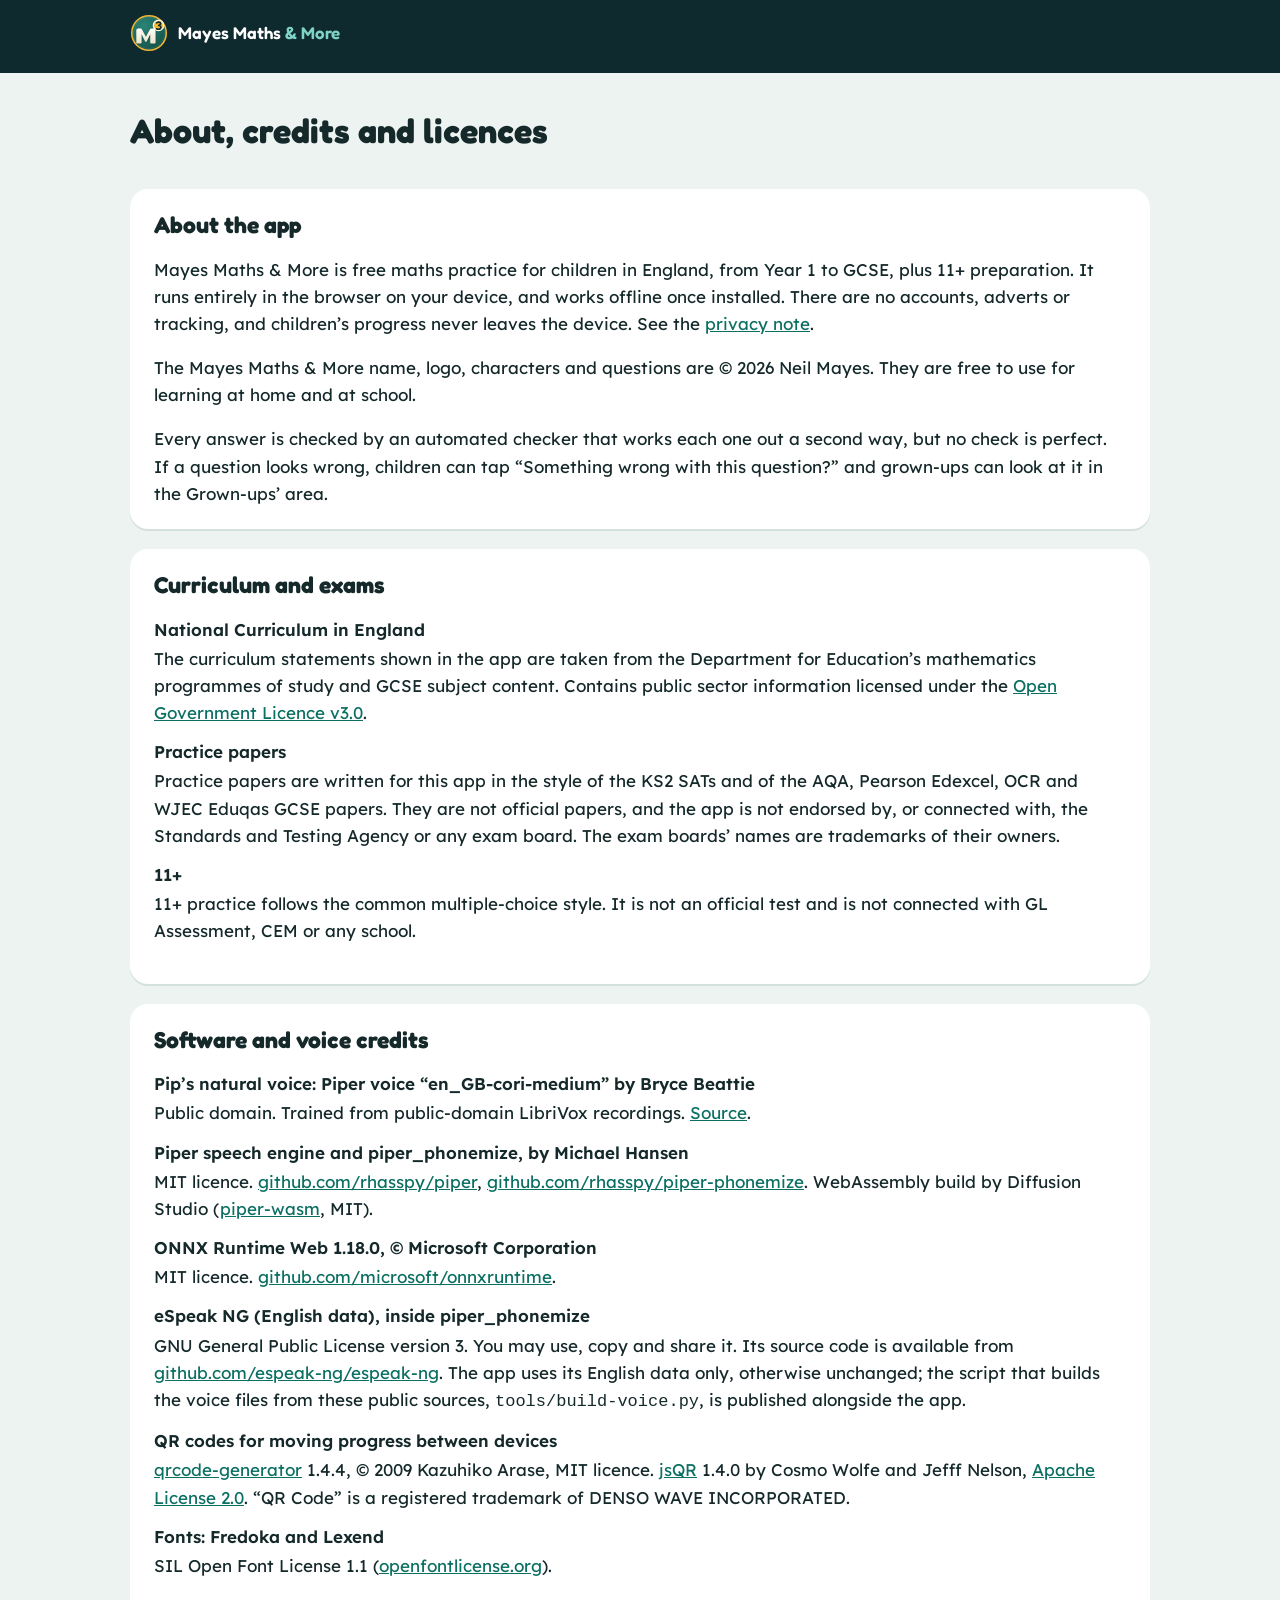
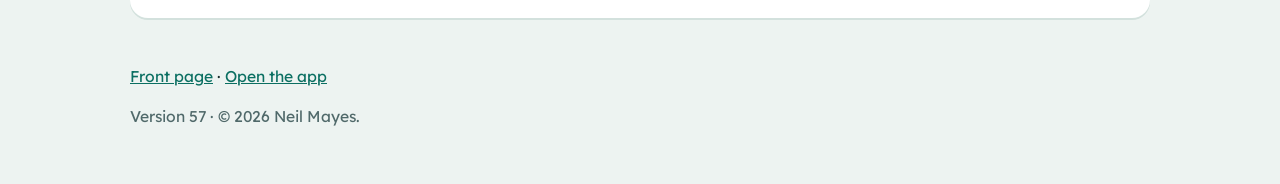
==== about.html @ 1d805fc8 "Publish Mayes Maths & More (v57)" ====
<!doctype html>
<html lang="en-GB">
<head>
<meta charset="utf-8">
<meta http-equiv="Content-Security-Policy" content="default-src 'self'; script-src 'self' blob: 'wasm-unsafe-eval'; style-src 'self' 'unsafe-inline'; img-src 'self' data: blob:; font-src 'self' data:; connect-src 'self' blob: data:; media-src 'self' blob:; worker-src 'self' blob:; manifest-src 'self'; object-src 'none'; base-uri 'self'; form-action 'self'">
<meta name="referrer" content="no-referrer">
<meta name="viewport" content="width=device-width, initial-scale=1">
<meta name="theme-color" content="#0e2a2f">
<title>About Mayes Maths &amp; More</title>
<link rel="icon" href="img/icons/favicon-32.png" sizes="32x32" type="image/png">
<link rel="icon" href="img/brand/mark-small.svg" type="image/svg+xml">
<link rel="stylesheet" href="css/fonts.css">
<link rel="stylesheet" href="css/site.css">
</head>
<body class="about">
<div class="topbar"><div class="wrap"><a href="index.html"><svg width="38" height="38" aria-hidden="true" xmlns="http://www.w3.org/2000/svg" viewBox="0 0 200 200"><defs><radialGradient id="msC" cx=".35" cy=".28" r=".8"><stop offset="0" stop-color="#2a8477"/><stop offset="1" stop-color="#135249"/></radialGradient><linearGradient id="msM" x1="0" y1="0" x2="0" y2="1"><stop offset="0" stop-color="#fffdf6"/><stop offset="1" stop-color="#efe4cb"/></linearGradient></defs><circle cx="100" cy="100" r="95" fill="#f2b632"/><circle cx="100" cy="100" r="87" fill="url(#msC)"/><circle cx="100" cy="100" r="82.5" fill="none" stroke="#fbf7eb" stroke-opacity=".35" stroke-width="1.2"/><g transform="translate(-24 -61) scale(1.3)"><path d="M44 163 V113 Q44 106 51 106 H61.5 Q65.5 106 66.5 109 L83 139 L99.5 109 Q100.5 106 104.5 106 H115 Q122 106 122 113 V163 Q122 166 119 166 H103.5 Q100.5 166 100.5 163 V129.2 L86 157.8 Q83 161 80 157.8 L65.5 129.2 V163 Q65.5 166 62.5 166 H47 Q44 166 44 163 Z" transform="translate(2.2 3)" fill="#0f3d38" fill-opacity="0.62"/><path d="M44 163 V113 Q44 106 51 106 H61.5 Q65.5 106 66.5 109 L83 139 L99.5 109 Q100.5 106 104.5 106 H115 Q122 106 122 113 V163 Q122 166 119 166 H103.5 Q100.5 166 100.5 163 V129.2 L86 157.8 Q83 161 80 157.8 L65.5 129.2 V163 Q65.5 166 62.5 166 H47 Q44 166 44 163 Z" fill="url(#msM)"/></g><circle cx="150" cy="60" r="27" fill="#f2b632" stroke="#fbf7eb" stroke-width="7"/><path d="M139.5 46.5 Q150 40 159 44.5 Q165 51 155.5 57.5 L151 60 L156.5 61.2 Q166 66 161 75.5 Q152.5 84 139.5 77.5" stroke="#0e2a2f" stroke-width="8.5" fill="none" stroke-linecap="round" stroke-linejoin="round"/></svg><span>Mayes Maths <span class="more">&amp; More</span></span></a></div></div>
<main class="wrap">
  <h1>About, credits and licences</h1>

  <section class="card">
    <h2>About the app</h2>
    <p>Mayes Maths &amp; More is free maths practice for children in England, from Year 1 to GCSE, plus 11+ preparation. It runs entirely in the browser on your device, and works offline once installed. There are no accounts, adverts or tracking, and children’s progress never leaves the device. See the <a href="index.html#privacy">privacy note</a>.</p>
    <p>The Mayes Maths &amp; More name, logo, characters and questions are © 2026 Neil Mayes. They are free to use for learning at home and at school.</p>
    <p>Every answer is checked by an automated checker that works each one out a second way, but no check is perfect. If a question looks wrong, children can tap “Something wrong with this question?” and grown-ups can look at it in the Grown-ups’ area.</p>
  </section>

  <section class="card">
    <h2>Curriculum and exams</h2>
    <dl>
      <dt>National Curriculum in England</dt>
      <dd>The curriculum statements shown in the app are taken from the Department for Education’s mathematics programmes of study and GCSE subject content. Contains public sector information licensed under the <a href="https://www.nationalarchives.gov.uk/doc/open-government-licence/version/3/">Open Government Licence v3.0</a>.</dd>
      <dt>Practice papers</dt>
      <dd>Practice papers are written for this app in the style of the KS2 SATs and of the AQA, Pearson Edexcel, OCR and WJEC Eduqas GCSE papers. They are not official papers, and the app is not endorsed by, or connected with, the Standards and Testing Agency or any exam board. The exam boards’ names are trademarks of their owners.</dd>
      <dt>11+</dt>
      <dd>11+ practice follows the common multiple-choice style. It is not an official test and is not connected with GL Assessment, CEM or any school.</dd>
    </dl>
  </section>

  <section class="card">
    <h2>Software and voice credits</h2>
    <dl>
      <dt>Pip’s natural voice: Piper voice “en_GB-cori-medium” by Bryce Beattie</dt>
      <dd>Public domain. Trained from public-domain LibriVox recordings. <a href="https://huggingface.co/rhasspy/piper-voices/tree/main/en/en_GB/cori/medium">Source</a>.</dd>
      <dt>Piper speech engine and piper_phonemize, by Michael Hansen</dt>
      <dd>MIT licence. <a href="https://github.com/rhasspy/piper">github.com/rhasspy/piper</a>, <a href="https://github.com/rhasspy/piper-phonemize">github.com/rhasspy/piper-phonemize</a>. WebAssembly build by Diffusion Studio (<a href="https://github.com/diffusionstudio/piper-wasm">piper-wasm</a>, MIT).</dd>
      <dt>ONNX Runtime Web 1.18.0, © Microsoft Corporation</dt>
      <dd>MIT licence. <a href="https://github.com/microsoft/onnxruntime">github.com/microsoft/onnxruntime</a>.</dd>
      <dt>eSpeak NG (English data), inside piper_phonemize</dt>
      <dd>GNU General Public License version 3. You may use, copy and share it. Its source code is available from <a href="https://github.com/espeak-ng/espeak-ng">github.com/espeak-ng/espeak-ng</a>. The app uses its English data only, otherwise unchanged; the script that builds the voice files from these public sources, <code>tools/build-voice.py</code>, is published alongside the app.</dd>
      <dt>QR codes for moving progress between devices</dt>
      <dd><a href="https://github.com/kazuhikoarase/qrcode-generator">qrcode-generator</a> 1.4.4, © 2009 Kazuhiko Arase, MIT licence. <a href="https://github.com/cozmo/jsQR">jsQR</a> 1.4.0 by Cosmo Wolfe and Jefff Nelson, <a href="js/vendor/APACHE-LICENSE-2.0.txt">Apache License 2.0</a>. “QR Code” is a registered trademark of DENSO WAVE INCORPORATED.</dd>
      <dt>Fonts: Fredoka and Lexend</dt>
      <dd>SIL Open Font License 1.1 (<a href="https://openfontlicense.org">openfontlicense.org</a>).</dd>
    </dl>
  </section>
</main>
<footer class="wrap foot"><p><a href="index.html">Front page</a> · <a href="play.html">Open the app</a></p><p class="muted"><span data-version>Version 57</span> · © 2026 Neil Mayes.</p></footer>
<script src="js/version.js"></script>
</body>
</html>
---- css/fonts.css ----
@font-face { font-family: 'Fredoka'; font-weight: 400 700; font-display: swap; src: url([data-uri]) format('woff2'); }
@font-face { font-family: 'Lexend'; font-weight: 300 700; font-display: swap; src: url([data-uri]) format('woff2'); }
---- css/site.css ----
/* Mayes Maths & More — the front page and the About page (the app itself uses app.css) */
:root { --ink: #15292a; --muted: #50696a; --mist: #edf3f1; --paper: #fff; --line: #d3e1dd; --deep: #0e2a2f; --teal: #0f9a87; --gold: #ffc53d; --cream: #fbf7eb;
  --display: 'Fredoka', system-ui, sans-serif; --font: 'Lexend', system-ui, sans-serif; }
* { box-sizing: border-box; }
body { margin: 0; background: var(--mist); color: var(--ink); font-family: var(--font); font-size: 17px; line-height: 1.6; }
h1, h2, h3 { font-family: var(--display); line-height: 1.2; margin: 0 0 .5em; }
a { color: #0b6f62; }
.wrap { max-width: 1060px; margin: 0 auto; padding: 0 20px; }
.hero { background: var(--deep); color: #fff; padding: 36px 0 40px; }
.hero .wrap { display: grid; grid-template-columns: 360px 1fr; gap: 36px; align-items: center; }

.hero h1 { font-size: 2.3em; }
.lede { font-size: 1.12em; color: #d6e6e3; margin: 0 0 18px; }
.ctas { display: flex; gap: 12px; flex-wrap: wrap; }
.btn { display: inline-flex; align-items: center; gap: 8px; border: 0; border-radius: 14px; padding: 10px 20px; font: 600 1em var(--display); cursor: pointer; text-decoration: none;
  background: var(--gold); color: #3a2a00; box-shadow: inset 0 -4px 0 #d99a00; }
.btn.big { font-size: 1.15em; padding: 14px 26px; }
.btn.ghost { background: transparent; color: #fff; box-shadow: inset 0 0 0 2px rgba(255,255,255,.6); }
.btn:focus-visible { outline: 3px solid #7fd8ff; outline-offset: 2px; }
.status { min-height: 1.4em; margin: 12px 0 4px; color: #9fe3d8; font-size: .95em; }
.ticks { list-style: none; padding: 0; margin: 8px 0 0; display: flex; flex-wrap: wrap; gap: 6px 20px; font-size: .95em; color: #d6e6e3; }
.ticks li::before { content: '✓ '; color: var(--gold); font-weight: 700; }
main.wrap { padding-top: 28px; padding-bottom: 20px; display: grid; gap: 20px; }
.card { background: var(--paper); border-radius: 18px; padding: 22px 24px; box-shadow: 0 2px 0 var(--line); }
.card h2 { font-size: 1.35em; }
.card p:last-child { margin-bottom: 0; }
.grid3 { display: grid; grid-template-columns: repeat(3, 1fr); gap: 20px; }
.grid2 { display: grid; grid-template-columns: repeat(2, 1fr); gap: 20px; }
details { border: 1.5px solid var(--line); border-radius: 12px; padding: 10px 14px; margin: 8px 0; background: #fbfdfc; }
details[open] { border-color: var(--teal); }
summary { cursor: pointer; font-weight: 600; font-family: var(--display); }
details ol { margin: 8px 0 2px; padding-left: 22px; }
.foot { padding: 10px 20px 40px; font-size: .92em; }
.muted { color: var(--muted); }
.about h1 { font-size: 2em; margin-top: 10px; }
.about .card h2 { margin-top: 0; }
.about dt { font-weight: 600; margin-top: 12px; }
.about dd { margin: 2px 0 0; }
.topbar { background: var(--deep); padding: 14px 0; }
.topbar a { color: #fff; font-family: var(--display); font-weight: 600; text-decoration: none; display: inline-flex; align-items: center; gap: 10px; }
.topbar img { width: 36px; height: 36px; border-radius: 10px; }
@media (max-width: 820px) {
  .hero .wrap, .grid3, .grid2 { grid-template-columns: 1fr; }
  .brand-mark { width: 180px; height: 180px; }
  .hero h1 { font-size: 1.8em; }
}
.voicebox { display: flex; flex-wrap: wrap; align-items: center; gap: 12px; }
.voicebox .btn { background: var(--teal); color: #fff; box-shadow: inset 0 -4px 0 #0a7466; }
.voicebox .btn:disabled { opacity: .7; cursor: default; }
.vbar { flex: 1 1 200px; height: 10px; border-radius: 6px; background: #dfe8e5; overflow: hidden; }
.vbar span { display: block; height: 100%; width: 0; background: var(--teal); transition: width .2s; }
.status2 { margin: 0; color: var(--muted); font-size: .95em; flex-basis: 100%; }
/* the logo: the M³ mark with Pip, the name and the line underneath */
.brand { display: flex; flex-direction: column; align-items: center; text-align: center; }
.brand-mark { width: 230px; height: 230px; overflow: visible; }
.brand-name { font-family: var(--display); font-weight: 600; font-size: clamp(1.7em, 3vw, 2.15em); white-space: nowrap; line-height: 1.05; color: #fbf7eb; margin-top: 6px; }
.brand-name span, .topbar .more { color: #7fd3c6; white-space: nowrap; }
.brand-tag { color: #b9cfcb; margin-top: 6px; font-size: 1.02em; }
.topbar svg { flex: none; }
@media (max-width: 820px) { .brand-mark { width: 180px; height: 180px; } }
/* the iPhone/iPad steps light up when "Install on this iPhone" is tapped */
details.pulse { animation: stepsPulse 1.2s ease-in-out 2; }
@keyframes stepsPulse { 50% { box-shadow: 0 0 0 6px rgba(242, 182, 50, .55); } }
details .small { margin: 6px 0 0; font-size: .95em; color: var(--muted, #50696a); }
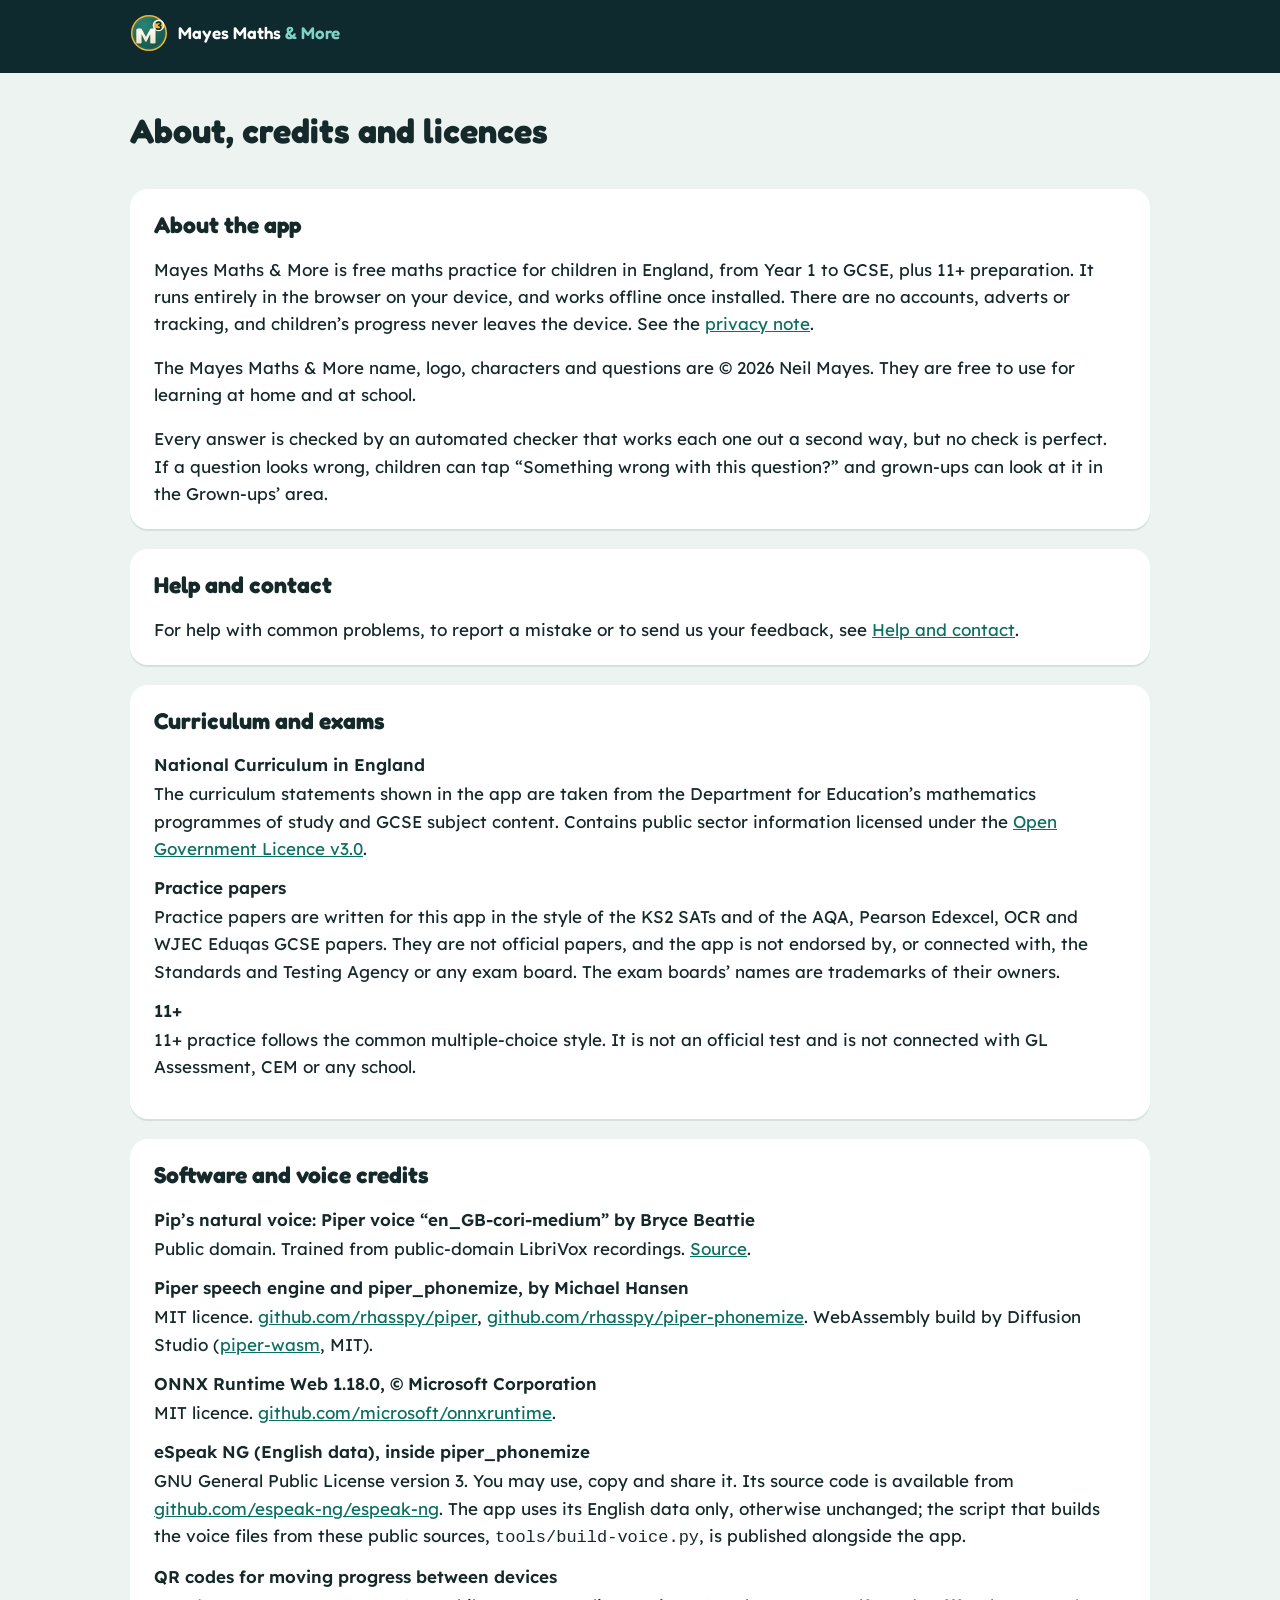
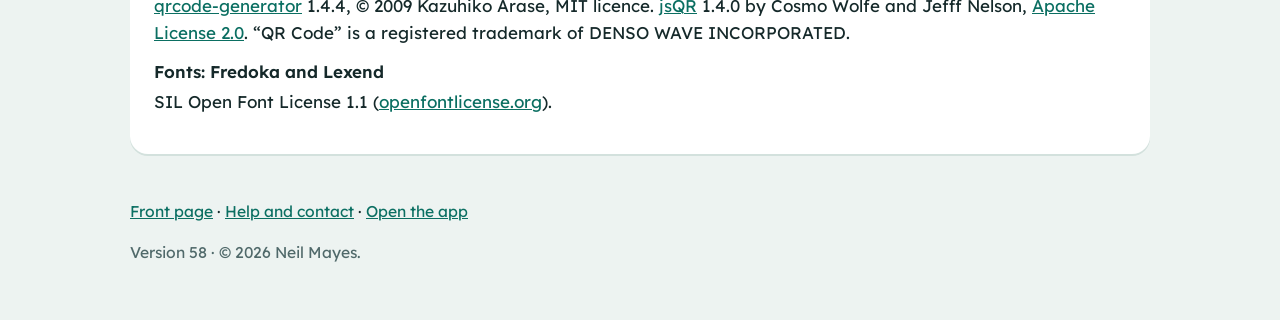
==== commit 3b9e410c: "Publish Mayes Maths & More (v58)" ====
--- a/about.html
+++ b/about.html
@@ -22,6 +22,11 @@
     <p>Mayes Maths &amp; More is free maths practice for children in England, from Year 1 to GCSE, plus 11+ preparation. It runs entirely in the browser on your device, and works offline once installed. There are no accounts, adverts or tracking, and children’s progress never leaves the device. See the <a href="index.html#privacy">privacy note</a>.</p>
     <p>The Mayes Maths &amp; More name, logo, characters and questions are © 2026 Neil Mayes. They are free to use for learning at home and at school.</p>
     <p>Every answer is checked by an automated checker that works each one out a second way, but no check is perfect. If a question looks wrong, children can tap “Something wrong with this question?” and grown-ups can look at it in the Grown-ups’ area.</p>
+  </section>
+
+  <section class="card" id="contact">
+    <h2>Help and contact</h2>
+    <p>For help with common problems, to report a mistake or to send us your feedback, see <a href="help.html">Help and contact</a>.</p>
   </section>
 
   <section class="card">
@@ -54,7 +59,7 @@
     </dl>
   </section>
 </main>
-<footer class="wrap foot"><p><a href="index.html">Front page</a> · <a href="play.html">Open the app</a></p><p class="muted"><span data-version>Version 57</span> · © 2026 Neil Mayes.</p></footer>
+<footer class="wrap foot"><p><a href="index.html">Front page</a> · <a href="help.html">Help and contact</a> · <a href="play.html">Open the app</a></p><p class="muted"><span data-version>Version 58</span> · © 2026 Neil Mayes.</p></footer>
 <script src="js/version.js"></script>
 </body>
 </html>
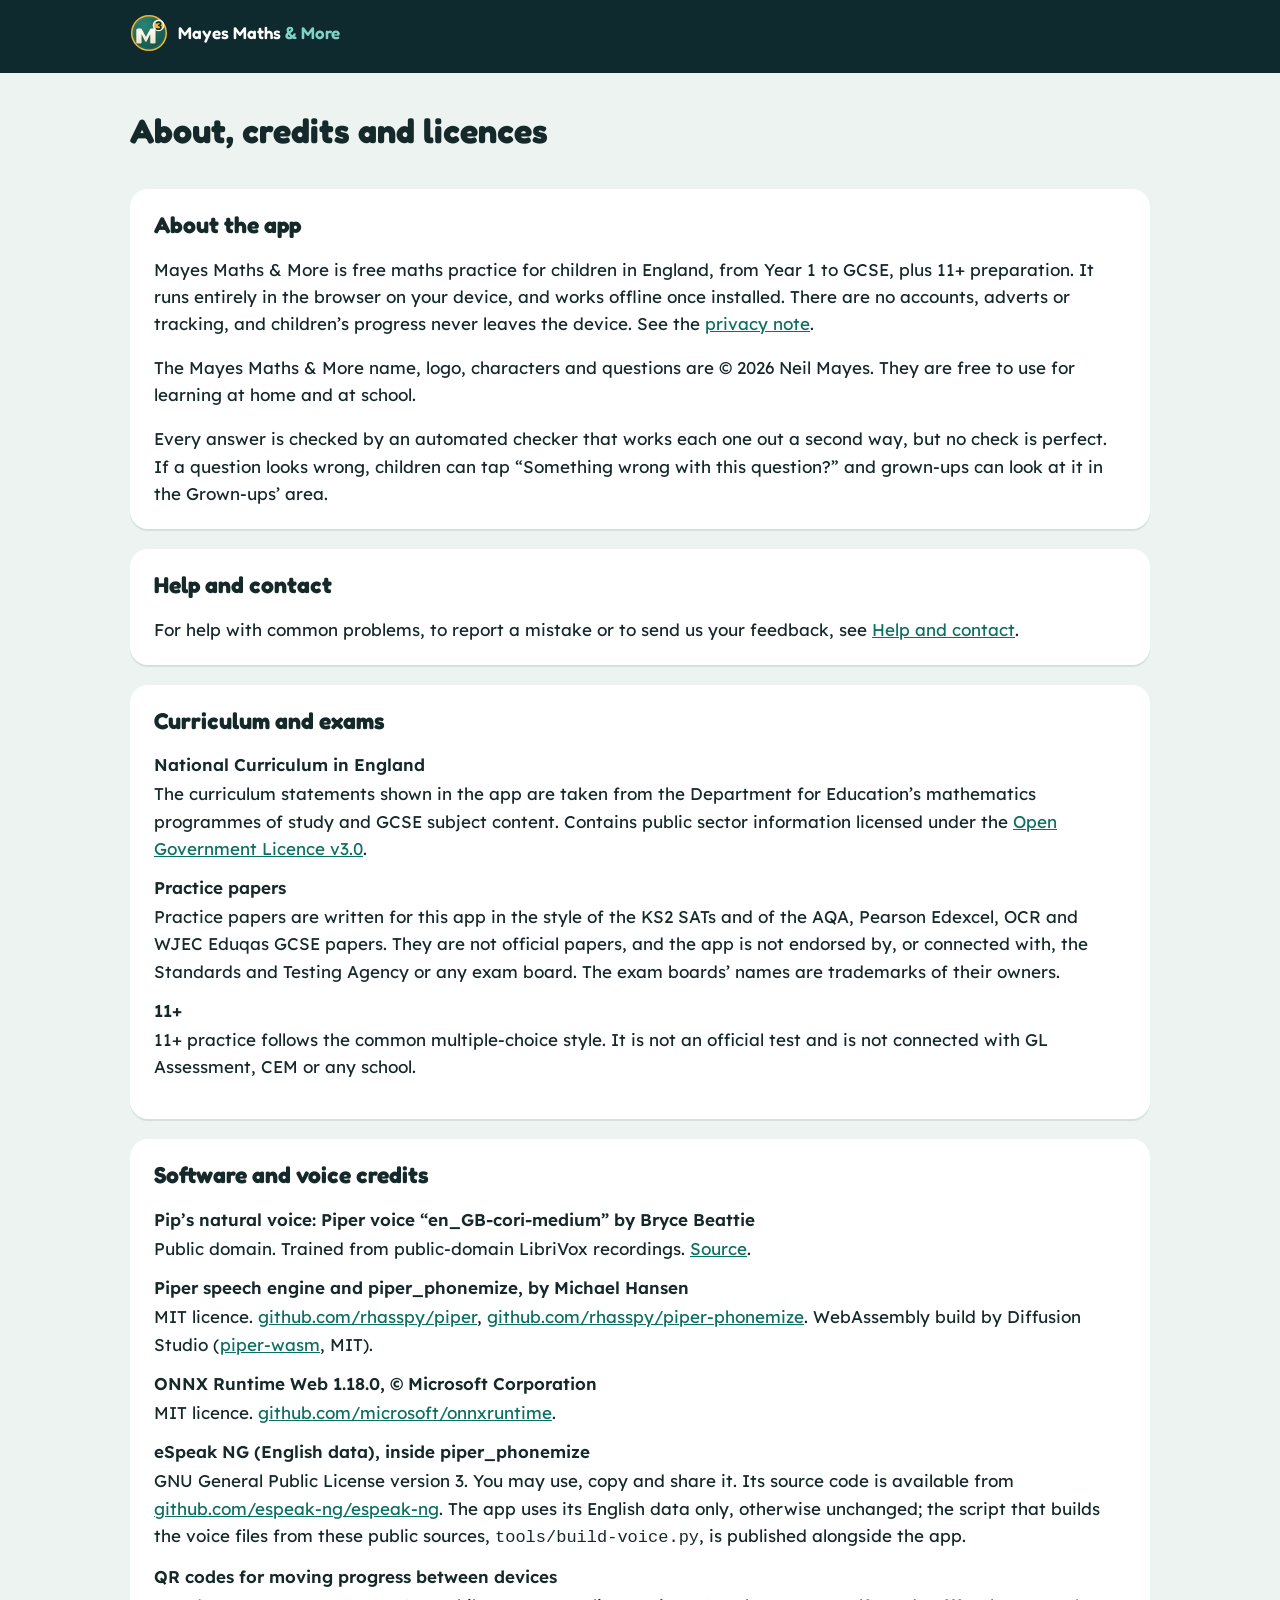
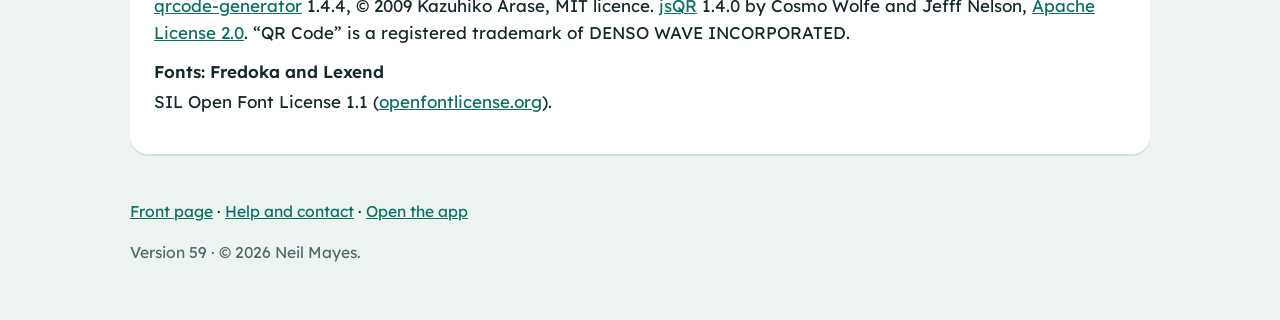
==== commit 8c6deb14: "Publish Mayes Maths & More (v59)" ====
--- a/about.html
+++ b/about.html
@@ -59,7 +59,7 @@
     </dl>
   </section>
 </main>
-<footer class="wrap foot"><p><a href="index.html">Front page</a> · <a href="help.html">Help and contact</a> · <a href="play.html">Open the app</a></p><p class="muted"><span data-version>Version 58</span> · © 2026 Neil Mayes.</p></footer>
+<footer class="wrap foot"><p><a href="index.html">Front page</a> · <a href="help.html">Help and contact</a> · <a href="play.html">Open the app</a></p><p class="muted"><span data-version>Version 59</span> · © 2026 Neil Mayes.</p></footer>
 <script src="js/version.js"></script>
 </body>
 </html>
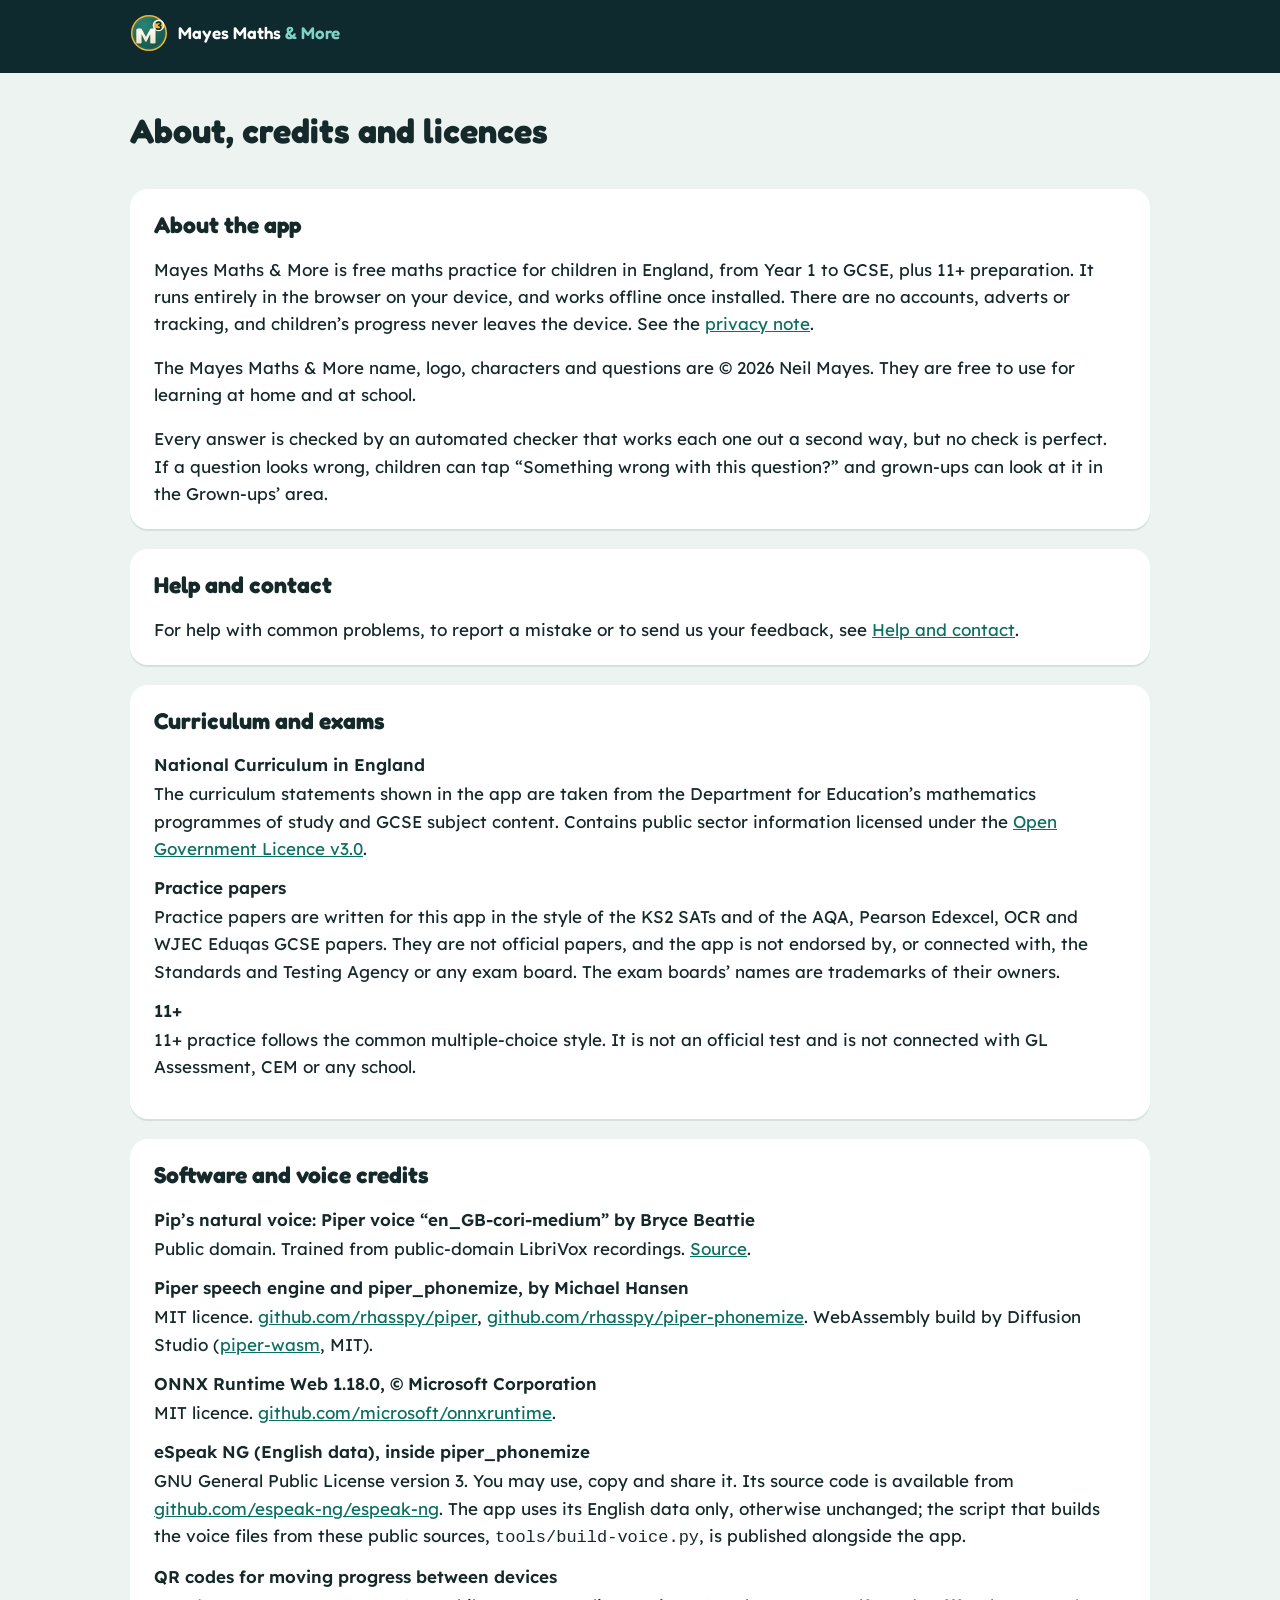
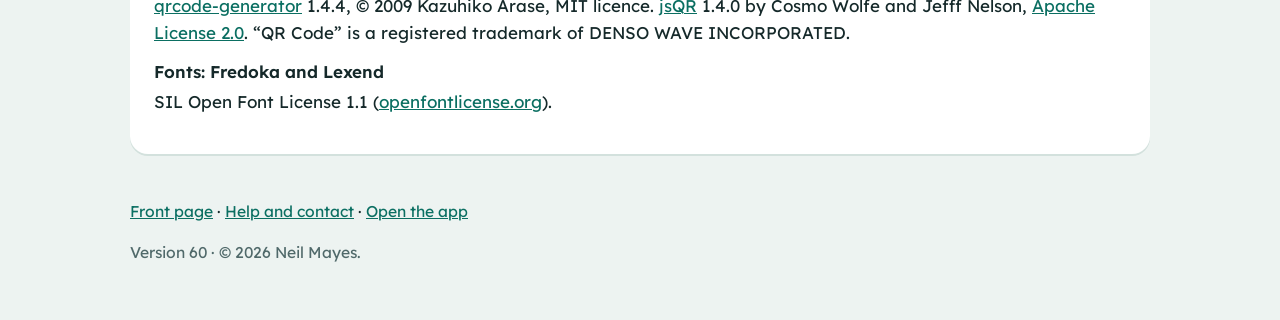
==== commit cf439913: "Publish Mayes Maths & More (v60)" ====
--- a/about.html
+++ b/about.html
@@ -59,7 +59,7 @@
     </dl>
   </section>
 </main>
-<footer class="wrap foot"><p><a href="index.html">Front page</a> · <a href="help.html">Help and contact</a> · <a href="play.html">Open the app</a></p><p class="muted"><span data-version>Version 59</span> · © 2026 Neil Mayes.</p></footer>
+<footer class="wrap foot"><p><a href="index.html">Front page</a> · <a href="help.html">Help and contact</a> · <a href="play.html">Open the app</a></p><p class="muted"><span data-version>Version 60</span> · © 2026 Neil Mayes.</p></footer>
 <script src="js/version.js"></script>
 </body>
 </html>
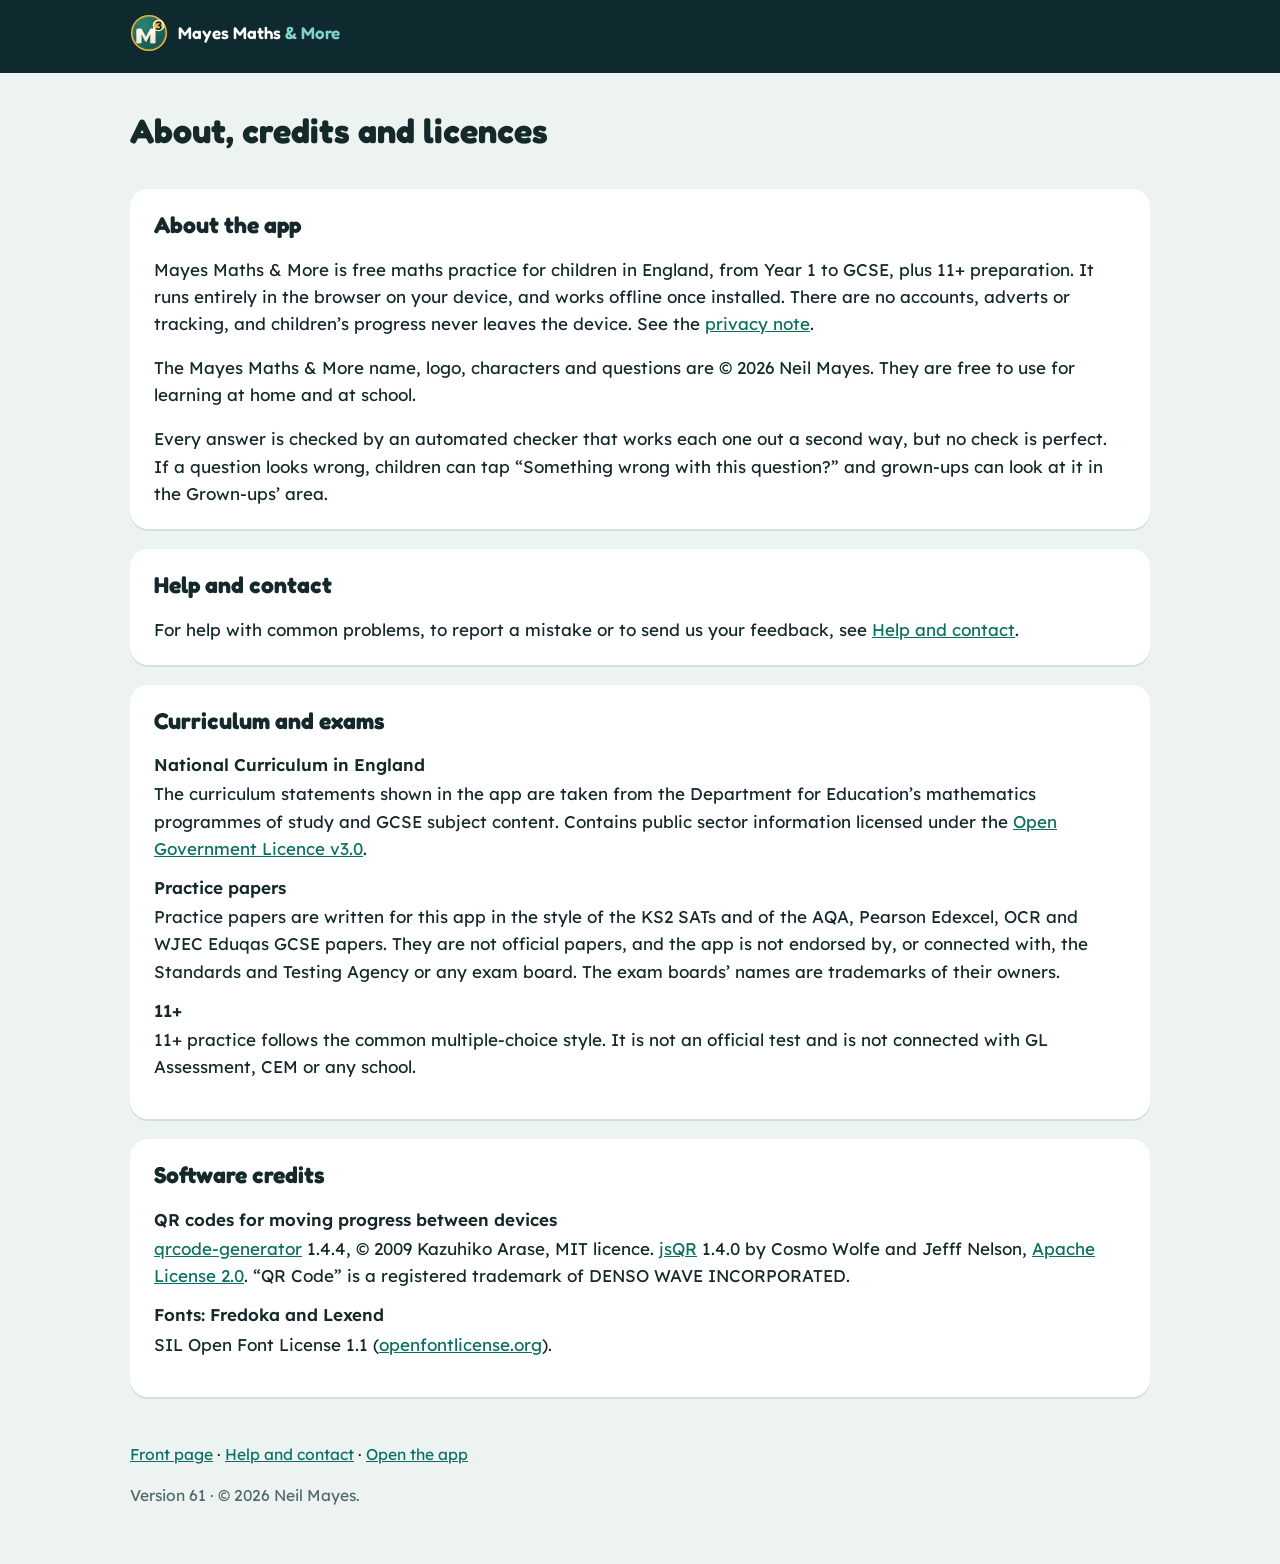
==== commit 19f52659: "Publish Mayes Maths & More (v61)" ====
--- a/about.html
+++ b/about.html
@@ -2,7 +2,7 @@
 <html lang="en-GB">
 <head>
 <meta charset="utf-8">
-<meta http-equiv="Content-Security-Policy" content="default-src 'self'; script-src 'self' blob: 'wasm-unsafe-eval'; style-src 'self' 'unsafe-inline'; img-src 'self' data: blob:; font-src 'self' data:; connect-src 'self' blob: data:; media-src 'self' blob:; worker-src 'self' blob:; manifest-src 'self'; object-src 'none'; base-uri 'self'; form-action 'self'">
+<meta http-equiv="Content-Security-Policy" content="default-src 'self'; script-src 'self'; style-src 'self' 'unsafe-inline'; img-src 'self' data: blob:; font-src 'self' data:; connect-src 'self' blob: data:; media-src 'self'; worker-src 'self'; manifest-src 'self'; object-src 'none'; base-uri 'self'; form-action 'self'">
 <meta name="referrer" content="no-referrer">
 <meta name="viewport" content="width=device-width, initial-scale=1">
 <meta name="theme-color" content="#0e2a2f">
@@ -42,16 +42,8 @@
   </section>
 
   <section class="card">
-    <h2>Software and voice credits</h2>
+    <h2>Software credits</h2>
     <dl>
-      <dt>Pip’s natural voice: Piper voice “en_GB-cori-medium” by Bryce Beattie</dt>
-      <dd>Public domain. Trained from public-domain LibriVox recordings. <a href="https://huggingface.co/rhasspy/piper-voices/tree/main/en/en_GB/cori/medium">Source</a>.</dd>
-      <dt>Piper speech engine and piper_phonemize, by Michael Hansen</dt>
-      <dd>MIT licence. <a href="https://github.com/rhasspy/piper">github.com/rhasspy/piper</a>, <a href="https://github.com/rhasspy/piper-phonemize">github.com/rhasspy/piper-phonemize</a>. WebAssembly build by Diffusion Studio (<a href="https://github.com/diffusionstudio/piper-wasm">piper-wasm</a>, MIT).</dd>
-      <dt>ONNX Runtime Web 1.18.0, © Microsoft Corporation</dt>
-      <dd>MIT licence. <a href="https://github.com/microsoft/onnxruntime">github.com/microsoft/onnxruntime</a>.</dd>
-      <dt>eSpeak NG (English data), inside piper_phonemize</dt>
-      <dd>GNU General Public License version 3. You may use, copy and share it. Its source code is available from <a href="https://github.com/espeak-ng/espeak-ng">github.com/espeak-ng/espeak-ng</a>. The app uses its English data only, otherwise unchanged; the script that builds the voice files from these public sources, <code>tools/build-voice.py</code>, is published alongside the app.</dd>
       <dt>QR codes for moving progress between devices</dt>
       <dd><a href="https://github.com/kazuhikoarase/qrcode-generator">qrcode-generator</a> 1.4.4, © 2009 Kazuhiko Arase, MIT licence. <a href="https://github.com/cozmo/jsQR">jsQR</a> 1.4.0 by Cosmo Wolfe and Jefff Nelson, <a href="js/vendor/APACHE-LICENSE-2.0.txt">Apache License 2.0</a>. “QR Code” is a registered trademark of DENSO WAVE INCORPORATED.</dd>
       <dt>Fonts: Fredoka and Lexend</dt>
@@ -59,7 +51,7 @@
     </dl>
   </section>
 </main>
-<footer class="wrap foot"><p><a href="index.html">Front page</a> · <a href="help.html">Help and contact</a> · <a href="play.html">Open the app</a></p><p class="muted"><span data-version>Version 60</span> · © 2026 Neil Mayes.</p></footer>
+<footer class="wrap foot"><p><a href="index.html">Front page</a> · <a href="help.html">Help and contact</a> · <a href="play.html">Open the app</a></p><p class="muted"><span data-version>Version 61</span> · © 2026 Neil Mayes.</p></footer>
 <script src="js/version.js"></script>
 </body>
 </html>
--- a/css/site.css
+++ b/css/site.css
@@ -44,12 +44,6 @@
   .brand-mark { width: 180px; height: 180px; }
   .hero h1 { font-size: 1.8em; }
 }
-.voicebox { display: flex; flex-wrap: wrap; align-items: center; gap: 12px; }
-.voicebox .btn { background: var(--teal); color: #fff; box-shadow: inset 0 -4px 0 #0a7466; }
-.voicebox .btn:disabled { opacity: .7; cursor: default; }
-.vbar { flex: 1 1 200px; height: 10px; border-radius: 6px; background: #dfe8e5; overflow: hidden; }
-.vbar span { display: block; height: 100%; width: 0; background: var(--teal); transition: width .2s; }
-.status2 { margin: 0; color: var(--muted); font-size: .95em; flex-basis: 100%; }
 /* the logo: the M³ mark with Pip, the name and the line underneath */
 .brand { display: flex; flex-direction: column; align-items: center; text-align: center; }
 .brand-mark { width: 230px; height: 230px; overflow: visible; }
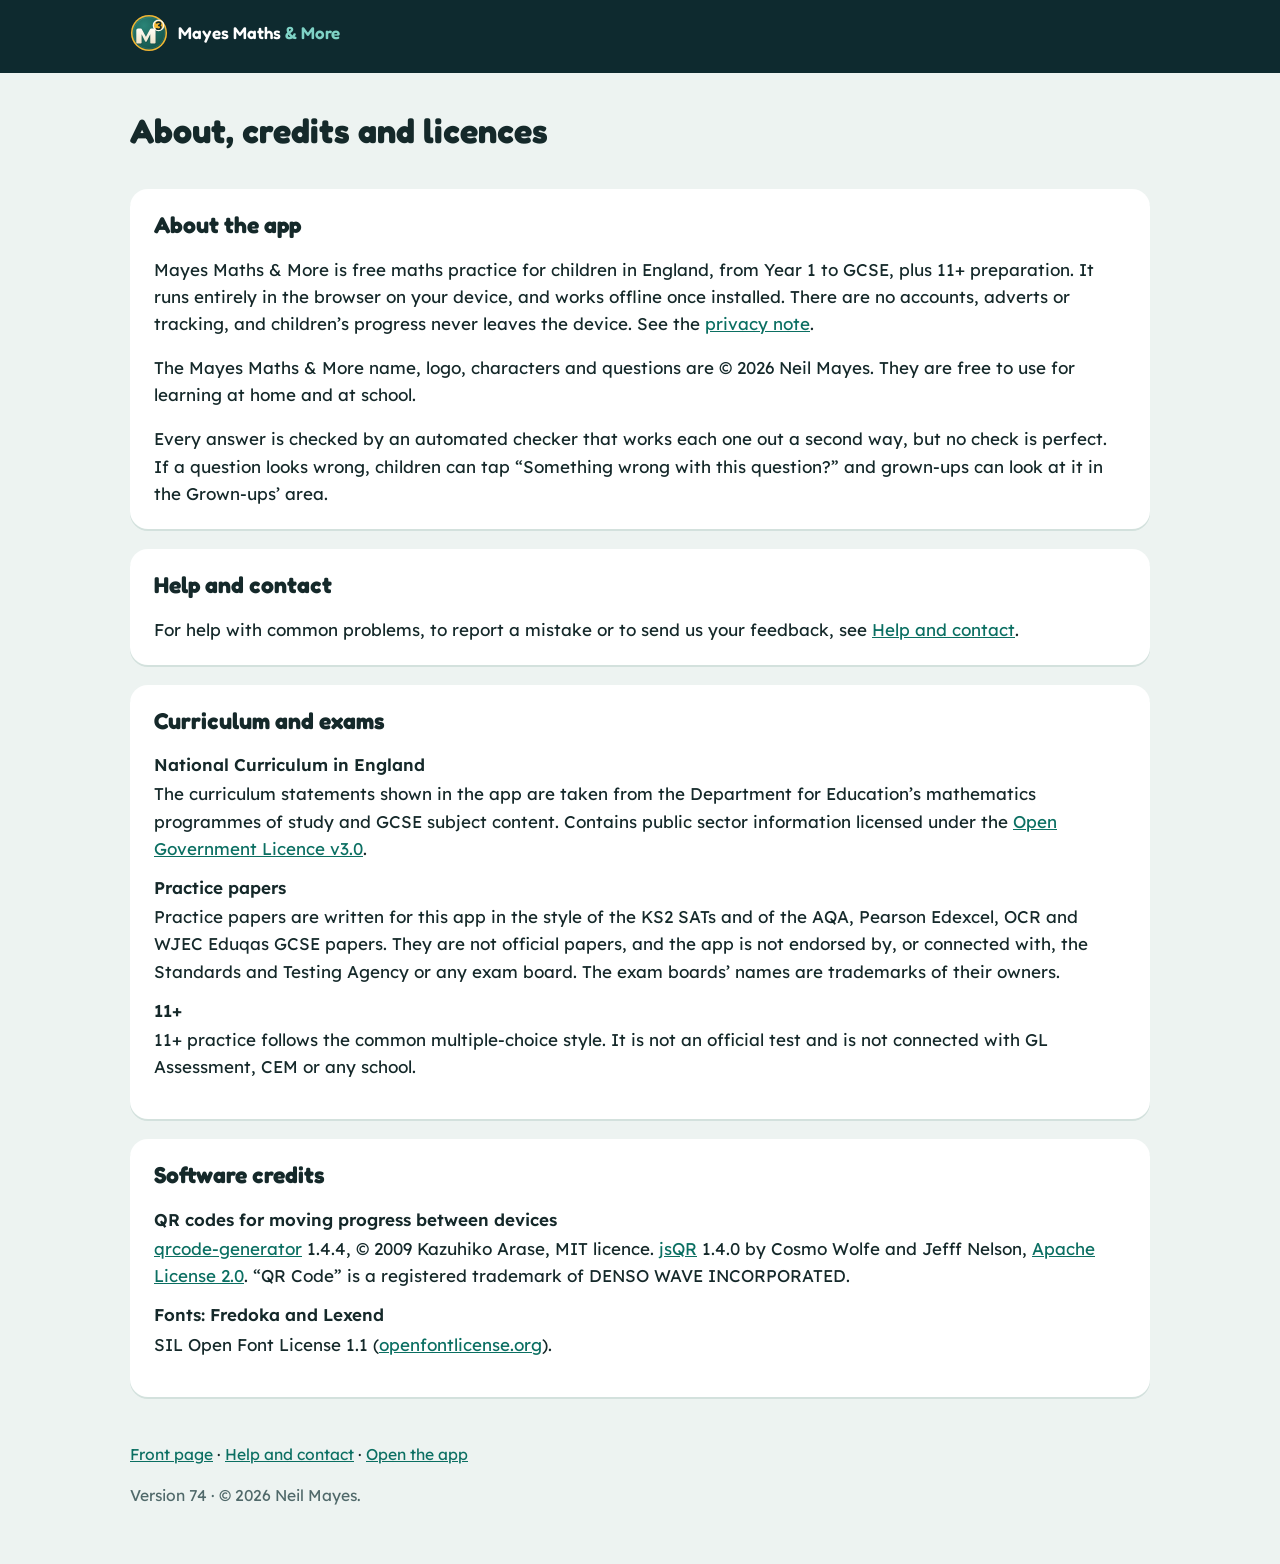
==== commit 7b0af550: "Publish Mayes Maths & More (v74)" ====
--- a/about.html
+++ b/about.html
@@ -51,7 +51,7 @@
     </dl>
   </section>
 </main>
-<footer class="wrap foot"><p><a href="index.html">Front page</a> · <a href="help.html">Help and contact</a> · <a href="play.html">Open the app</a></p><p class="muted"><span data-version>Version 61</span> · © 2026 Neil Mayes.</p></footer>
+<footer class="wrap foot"><p><a href="index.html">Front page</a> · <a href="help.html">Help and contact</a> · <a href="play.html">Open the app</a></p><p class="muted"><span data-version>Version 74</span> · © 2026 Neil Mayes.</p></footer>
 <script src="js/version.js"></script>
 </body>
 </html>
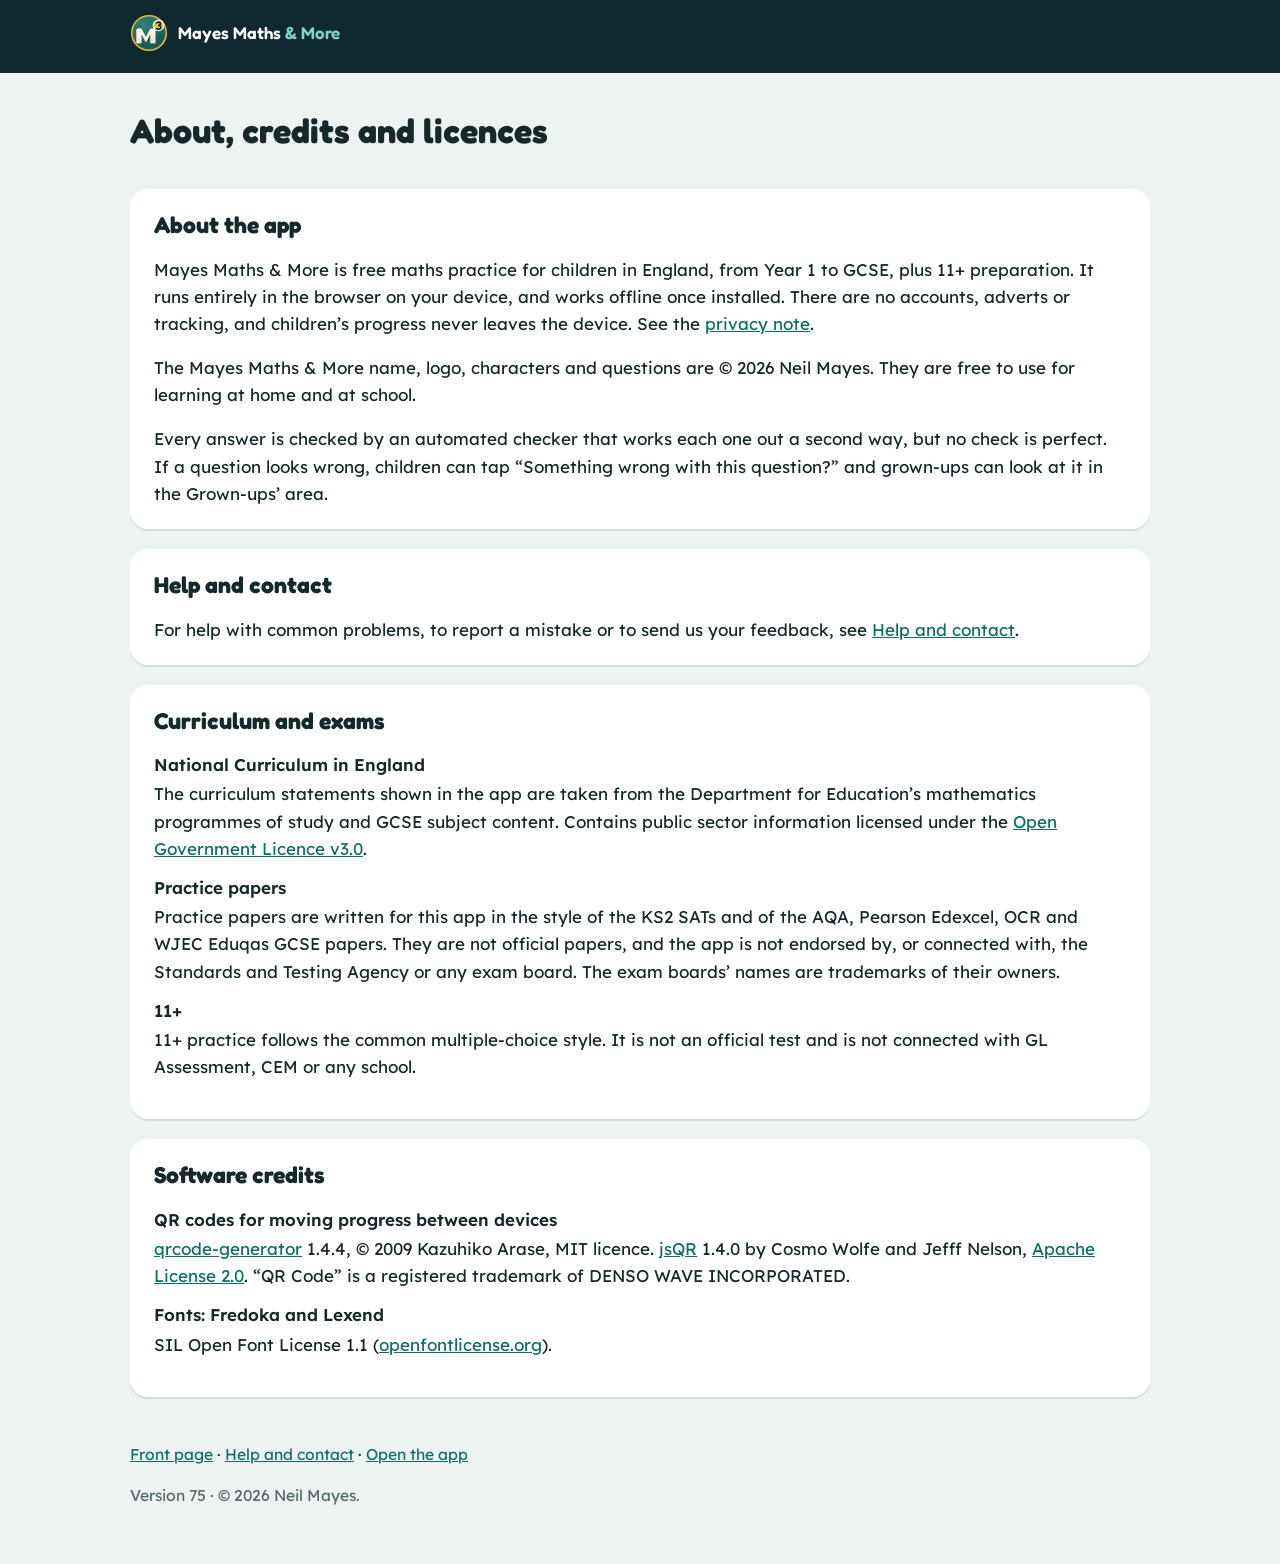
==== commit 46725bad: "Publish Mayes Maths & More (v75)" ====
--- a/about.html
+++ b/about.html
@@ -51,7 +51,7 @@
     </dl>
   </section>
 </main>
-<footer class="wrap foot"><p><a href="index.html">Front page</a> · <a href="help.html">Help and contact</a> · <a href="play.html">Open the app</a></p><p class="muted"><span data-version>Version 74</span> · © 2026 Neil Mayes.</p></footer>
+<footer class="wrap foot"><p><a href="index.html">Front page</a> · <a href="help.html">Help and contact</a> · <a href="play.html">Open the app</a></p><p class="muted"><span data-version>Version 75</span> · © 2026 Neil Mayes.</p></footer>
 <script src="js/version.js"></script>
 </body>
 </html>
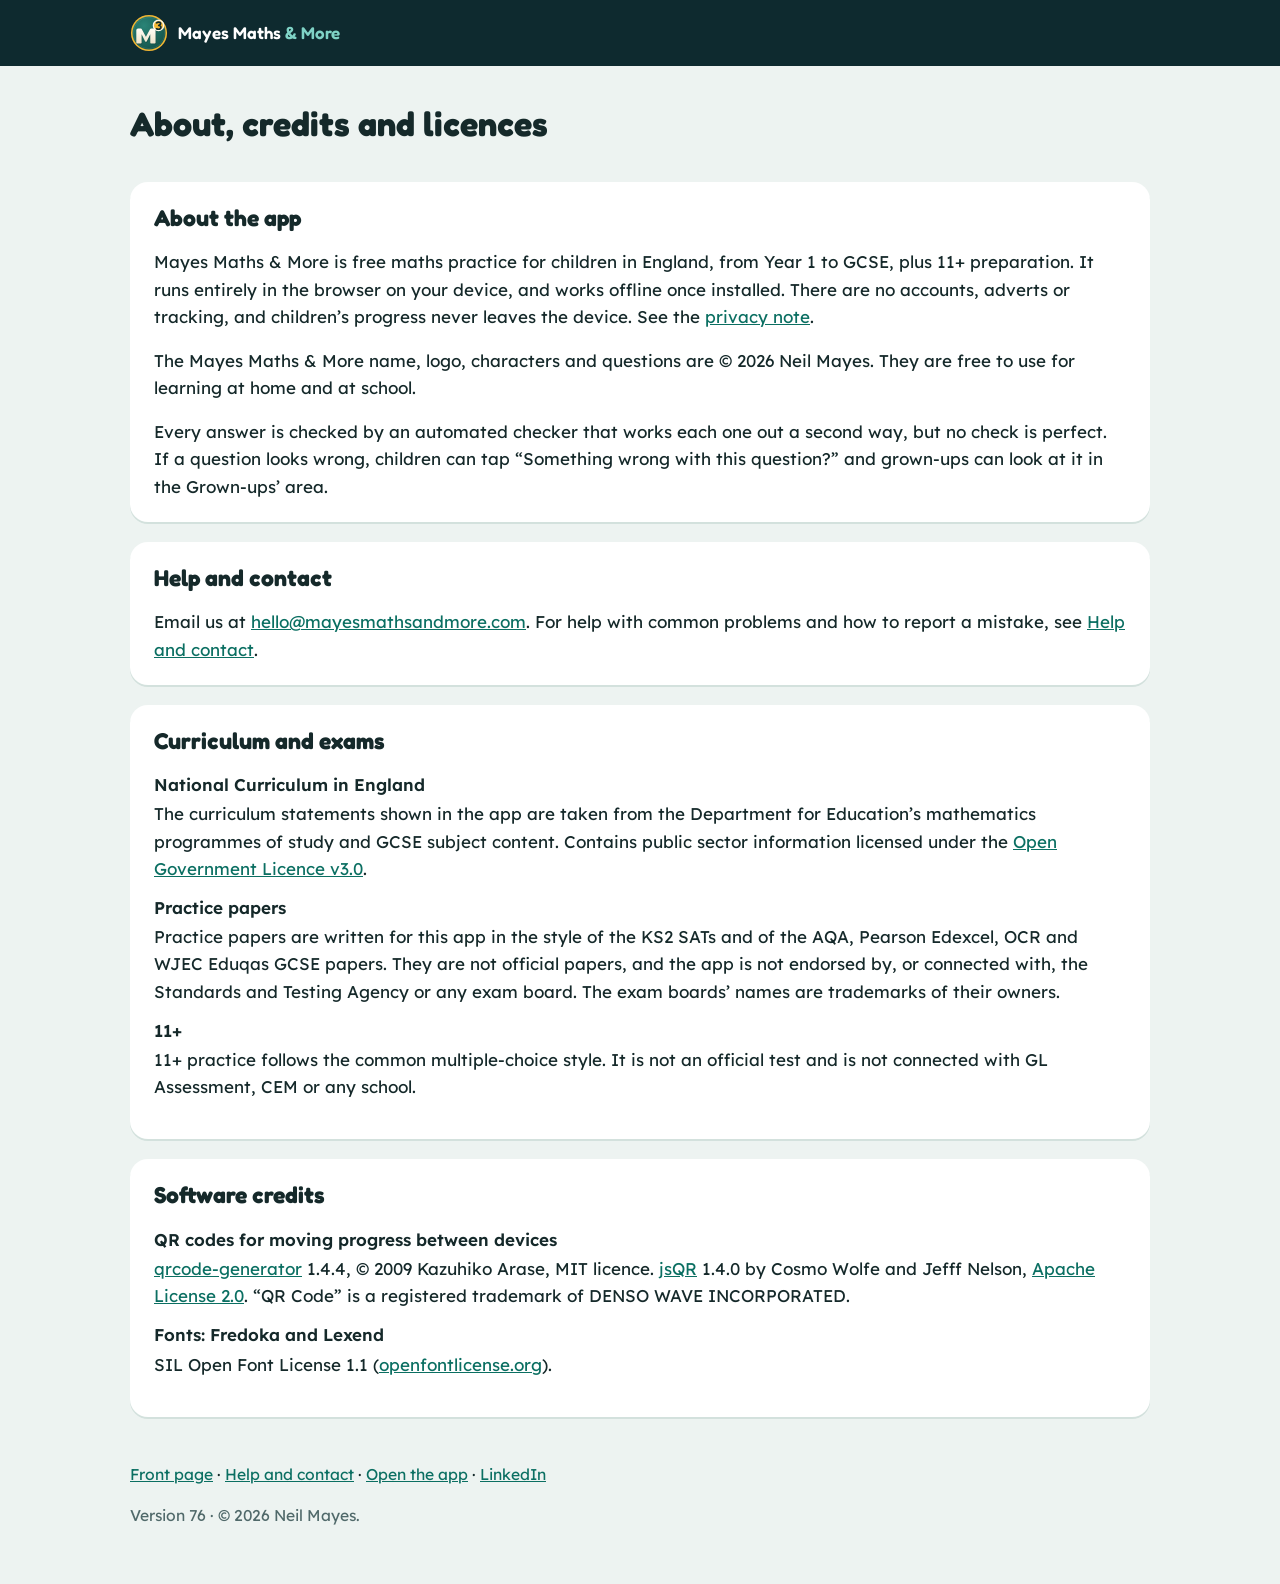
==== commit b8b9b81c: "Publish Mayes Maths & More (v76)" ====
--- a/about.html
+++ b/about.html
@@ -26,7 +26,7 @@
 
   <section class="card" id="contact">
     <h2>Help and contact</h2>
-    <p>For help with common problems, to report a mistake or to send us your feedback, see <a href="help.html">Help and contact</a>.</p>
+    <p>Email us at <a href="mailto:hello@mayesmathsandmore.com">hello@mayesmathsandmore.com</a>. For help with common problems and how to report a mistake, see <a href="help.html">Help and contact</a>.</p>
   </section>
 
   <section class="card">
@@ -51,7 +51,8 @@
     </dl>
   </section>
 </main>
-<footer class="wrap foot"><p><a href="index.html">Front page</a> · <a href="help.html">Help and contact</a> · <a href="play.html">Open the app</a></p><p class="muted"><span data-version>Version 75</span> · © 2026 Neil Mayes.</p></footer>
+<footer class="wrap foot"><p><a href="index.html">Front page</a> · <a href="help.html">Help and contact</a> · <a href="play.html">Open the app</a> · <a href="https://www.linkedin.com/company/mayes-maths-more/">LinkedIn</a></p><p class="muted"><span data-version>Version 76</span> · © 2026 Neil Mayes.</p></footer>
 <script src="js/version.js"></script>
+<script src="js/pages.js"></script>
 </body>
 </html>
--- a/css/site.css
+++ b/css/site.css
@@ -39,6 +39,11 @@
 .topbar { background: var(--deep); padding: 14px 0; }
 .topbar a { color: #fff; font-family: var(--display); font-weight: 600; text-decoration: none; display: inline-flex; align-items: center; gap: 10px; }
 .topbar img { width: 36px; height: 36px; border-radius: 10px; }
+/* the way back (js/pages.js): at the right of the top bar, or in its own bar on the front page */
+.topbar .wrap { display: flex; align-items: center; justify-content: space-between; gap: 12px; flex-wrap: wrap; }
+.topbar a.backlink, .backbar a.backlink { font-family: var(--font, inherit); font-weight: 600; font-size: .95em; color: #fbf7eb; text-decoration: underline; text-underline-offset: 3px; padding: 8px 2px; }
+.backbar { background: var(--deep); padding: 6px 0; }
+.backlink:focus-visible { outline: 3px solid #9fdcff; outline-offset: 2px; border-radius: 6px; }
 @media (max-width: 820px) {
   .hero .wrap, .grid3, .grid2 { grid-template-columns: 1fr; }
   .brand-mark { width: 180px; height: 180px; }
